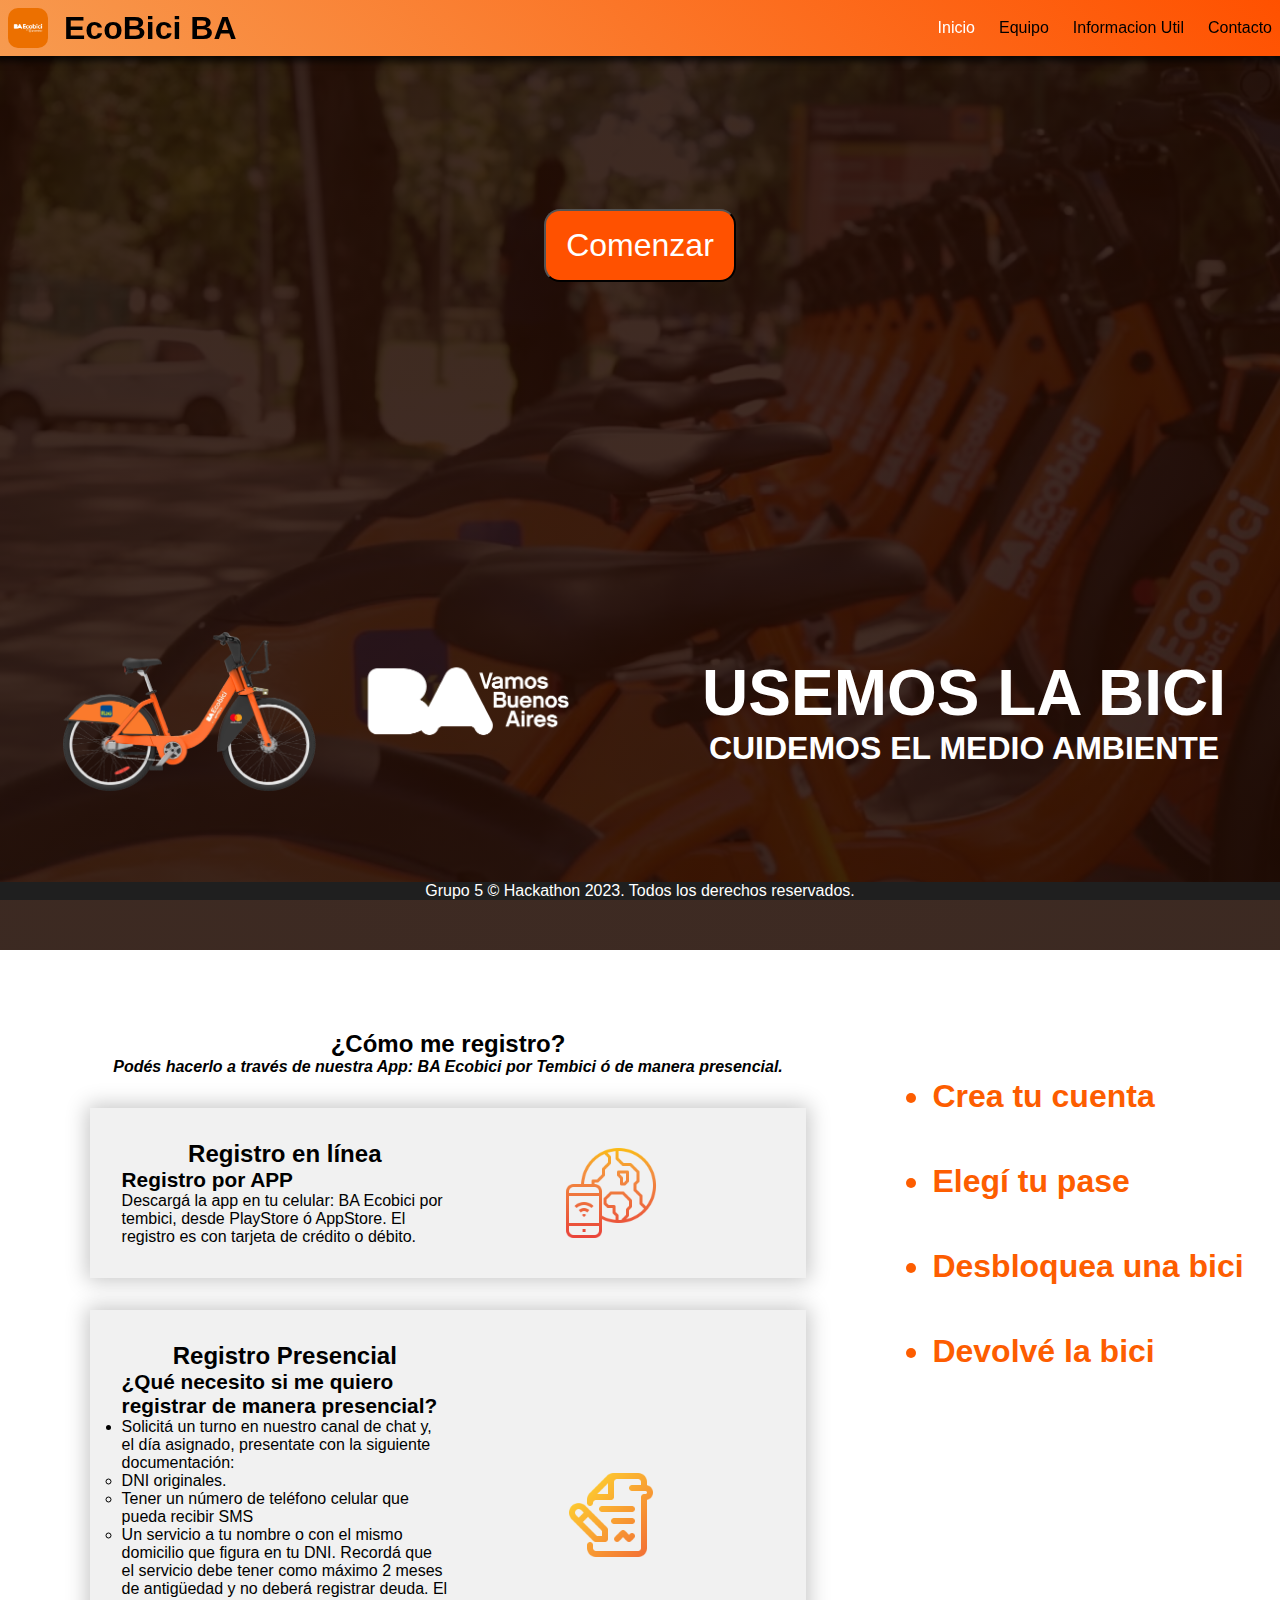
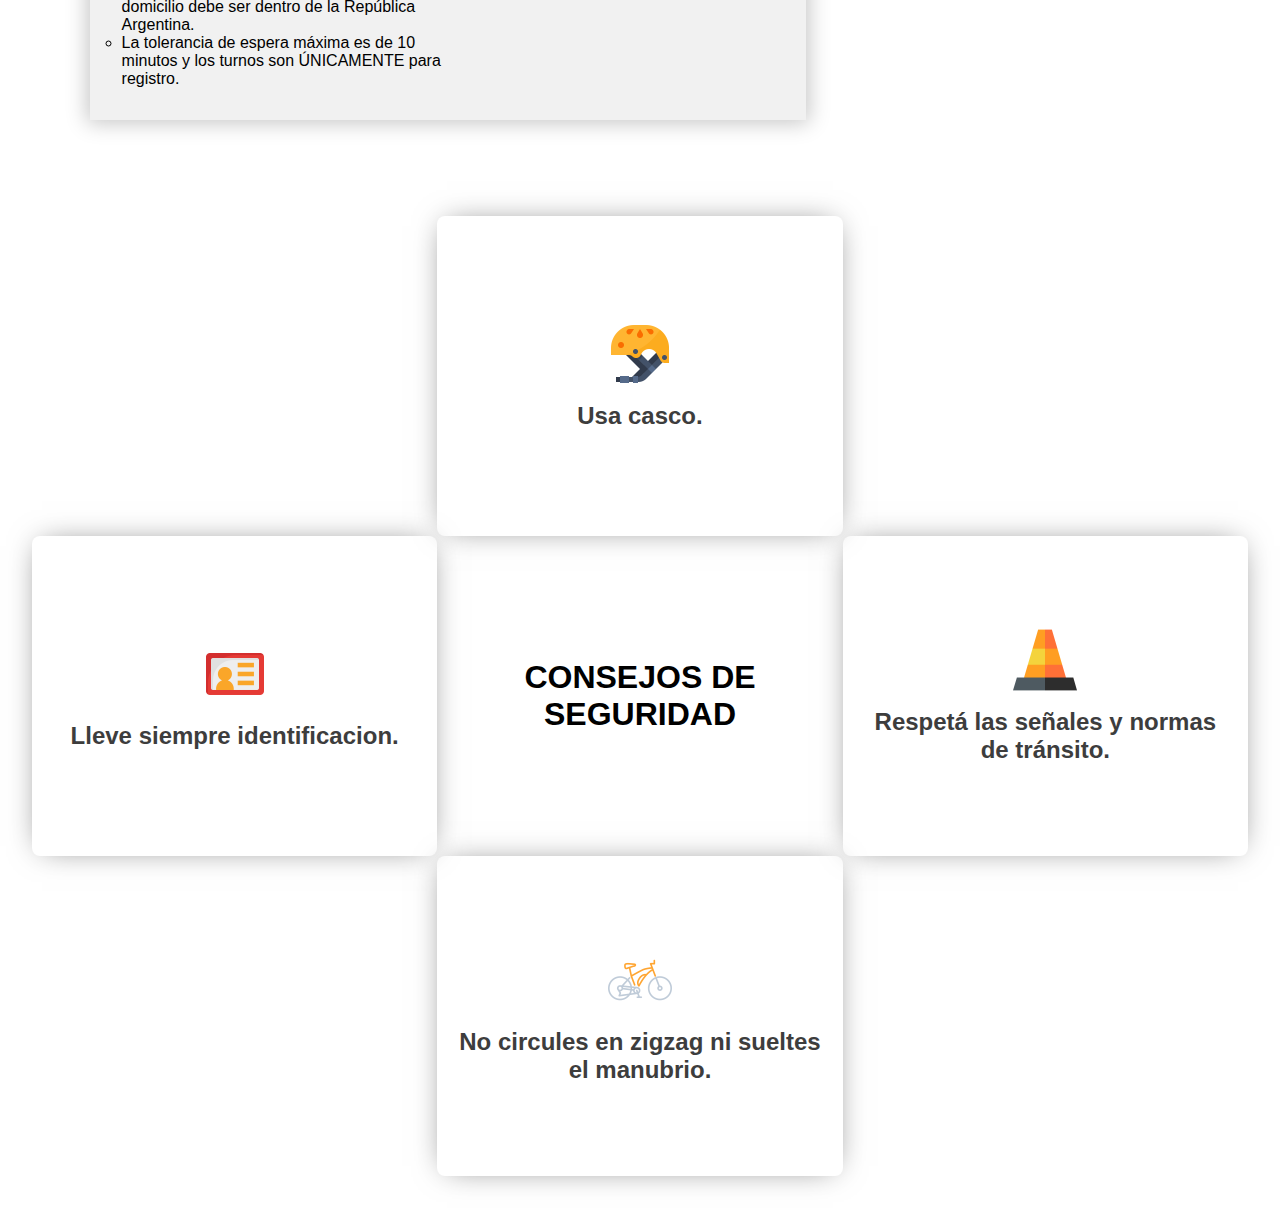
==== index.html @ b5c98dbf "Se comitea pagina ya creada, estructurada y avanzada" ====
<!DOCTYPE html>
<html lang="es">

<head>
    <meta charset="UTF-8">
    <meta http-equiv="X-UA-Compatible" content="IE=edge">
    <meta name="viewport" content="width=device-width, initial-scale=1.0">
    <!--------------FAVICON--------------->
    <link rel="icon" type="" sizes="16x16" href="/favicon/icono-logo.png">
    <!--------------FAVICON--------------->
    <link rel="stylesheet" href="styles/styles.css">
    <link rel="preconnect" href="https://fonts.googleapis.com">
    <link rel="preconnect" href="https://fonts.gstatic.com" crossorigin>
    <link href="https://fonts.googleapis.com/css2?family=Open+Sans&display=swap" rel="stylesheet">
    <script src="../js/menu.js" type="module"></script>
    <script src="../js/footer.js" type="module"></script>
    <title>EcoBici - BA</title>
</head>

<body class="grid-container">
    
    <header class="header">
        <menu id="menu"></menu>
    </header>

    <section id="section-entrada">
        <a href="#inicio" id="boton-entrada"><button type="button" >Comenzar</button></a>
        <article id="entrada">
            <section id="img-entrada">
                <img src="/img/logo-bike2.png" alt="">
            </section>
            <section id="frase-entrada">
                <h1>USEMOS LA BICI</h1>
                <h3>CUIDEMOS EL MEDIO AMBIENTE</h3>
            </section>
        </article>
        
    </section>

    <section  id="inicio">

        <section class="titulo-inicio" >
            <h1 class="titulos">¿Cómo me registro?</h1>
            <div class="subtitulo-h4">
                <h4>Podés hacerlo a través de nuestra App: BA Ecobici por Tembici ó de manera presencial.</h4>
            </div>
        </section>

        <div class="introduccion">
            <div>
                <article class="registro">
                    <h1 class="titulos">Registro en línea</h1>
                    <h2 class="subtitulos">Registro por APP</h2>
                    <p>Descargá la app en tu celular: BA Ecobici por tembici, desde PlayStore ó AppStore. El
                        registro es
                        con
                        tarjeta de crédito o débito.</p>
                </article>
            </div>
            <div class="img-registro">
                <img src="/img/world_3671487.png" alt="" id="img-registro">
            </div>
        </div>
        <div class="introduccion">
            <div>
                <article class="registro">
                    <h1 class="titulos">Registro Presencial</h1>
                    <h2 class="subtitulos">¿Qué necesito si me quiero registrar de manera presencial?</h2>
                    <ul>
                        <li>Solicitá un turno en nuestro canal de chat y, el día asignado, presentate con la siguiente
                            documentación:</li>
                        <ul>
                            <li>DNI originales.</li>
                            <li>Tener un número de teléfono celular que pueda recibir SMS</li>
                            <li>Un servicio a tu nombre o con el mismo domicilio que figura en tu DNI. Recordá que el
                                servicio debe tener como máximo 2 meses de antigüedad y no deberá registrar deuda. El
                                domicilio debe ser dentro de la República Argentina.</li>
                            <li>La tolerancia de espera máxima es de 10 minutos y los turnos son ÚNICAMENTE para
                                registro.</li>
                        </ul>
                    </ul>
                </article>
            </div>
            <div class="img-registro">
                <img src="/img/signature_4873230.png" alt="" id="img-registro">
            </div>
        </div>
    </section>

    <section id="contenido2">

        <article id="consejos">
            <section id="texto-consejos" class="titulos">
                <h1>CONSEJOS DE SEGURIDAD</h1>
            </section>
            <section id="img1-consejos" class="img-c">
                <img src="/img/casco.png" alt="">
                <h1>Usa casco.</h1>
            </section>
            <section id="img2-consejos" class="img-c">
                <img src="/img/carnet.png" alt="">
                <h1>Lleve siempre identificacion.</h1>
            </section>
            <section id="img3-consejos" class="img-c">
                <img src="/img/cono.png" alt="">
                <h1>Respetá las señales y normas de tránsito.
                </h1>
            </section>
            <section id="img4-consejos" class="img-c">
                <img src="/img/bicicleta.png" alt="">
                <h1>No circules en zigzag ni sueltes el manubrio.</h1>
            </section>
        </article>
    </section>

    <aside class="aside">
        <ul>
            <li>Crea tu cuenta</li>
            <li>Elegí tu pase</li>
            <li>Desbloquea una bici</li>
            <li>Devolvé la bici</li>
        </ul>

    </aside>
    <footer id="footer" class="footer">
    </footer>
</body>

</html>
---- styles/styles.css ----
* {
    box-sizing: border-box;
    margin: 0;
    padding: 0;
}

html {
    height: 100%;
    scroll-behavior: smooth;
}

body {
    height: 100%;
    font-family: sans-serif;
    background-color: rgb(255, 255, 255);
}


.grid-container {

    display: grid;
    grid-template:
        "  header       header" 50px
        "entrada       entrada" auto
        "contenido       aside" auto
        "contenido2 contenido2" auto
        "footer         footer" 60px /
          70%            auto;
    
}

/*--------------------------NAVBAR CABECERA--------------------------*/
.contenedor {
    display: flex;
    justify-content: space-between;
}

.logo {

    display: flex;
    align-items: center;
    flex-wrap: wrap;
}

.logo a {
    text-decoration: none;
    color: rgb(0, 0, 0);
    display: flex;
    align-items: center;
}

.contenedor ul {
    display: flex;

}

.header-logo {
    height: 2.5rem;
    margin-right: 1em;
    border-radius: 10px;
}

.nav-list {
    display: flex;

}

.header-links {
    list-style-type: none;
    align-items: center;
    gap: 1.5rem;

}

.header-list a {
    text-decoration: none;
    color: black;

}

.header-list a:hover {
    color: #b9b9b9;
    transition: 0.2s;
}

.header-list .active {
    color: white;
}

.header {
    grid-area: header;
    padding: .5rem;
    background: linear-gradient(45deg, #f79b50, #ff5100);
    position: fixed;
    width: 100%;
    box-shadow: 0px 0px 7px 5px rgba(0, 0, 0, 0.75);
    
}

.openmenu-icon img {
    width: 1.5rem;
    height: 1.5rem;
}

.openmenu-icon,
#check {
    display: none;
}

/*--------------------------CUERPO PRINCIPAL--------------------------*/
/* ----ENTRADA---- */
#section-entrada {
    grid-area: entrada;
    background: radial-gradient(rgba(36, 12, 3, 0.87), rgba(31, 10, 1, 0.87)), url(../img/maxresdefault.png) no-repeat fixed center center;
    background-size: cover;
    display: grid;
    place-items: center;
    width: 100%;
    min-height: 100vh;
}

#entrada {
    width: 100%;
    margin-top: 2rem;
    display: grid;
    justify-items: center;
    align-items: center;
    grid-template-columns: repeat(auto-fit, minmax(20rem, 1fr));
    gap: 1rem;

}

#img-entrada {
    display: grid;
    place-items: center;
}

#img-entrada img {
    width: 80%;
}

#frase-entrada {
    display: grid;
    place-items: center;
    color: white;
}

#frase-entrada h1 {
    font-size: 4rem;
    text-align: center;
}

#frase-entrada h3 {
    font-size: 2rem;
    text-align: center;
}

#boton-entrada button{
    color: white;
    background-color: #ff5100;
    font-size: 2rem;
    padding: .5em;
    border-radius: .5em;
    width: 12rem;
}
/* -----CONTENIDO----- */
#inicio {
    grid-area: contenido;
    margin: 0 auto;
    width: 80%;
    margin-bottom: 4rem;

}

/* ----TITULOS---- */
.titulo-inicio {
    text-align: center;
    margin-top: 5rem;
}

.titulos {
    font-size: 1.5rem;
    text-align: center;
}

.subtitulos {
    font-size: 1.3rem;
}

.subtitulo-h4 {
    font-style: italic;
    font-weight: 100;
}

.introduccion {
    margin-top: 2rem;
    display: grid;
    grid-template-columns: repeat(auto-fit, minmax(10rem, 1fr));
    align-items: center;
    padding: 2em;
    background: rgba(128, 128, 128, 0.11);
    box-shadow: 0px 0px 20px 3px rgba(0, 0, 0, 0.226);


}

.registro {
    display: flex;
    flex-direction: column;
    flex-wrap: wrap;
    justify-content: center;
    text-align: left;
}

.img-registro {
    height: 6rem;
    display: flex;
    justify-content: center;


}
/* -----CONTENIDO2----- */
#contenido2 {
    grid-area: contenido2;

}

#consejos {
    display: grid;
    grid-template: 
    ".      img1     ." 20rem
    "img2  texto  img3" 20rem
    ".      img4     ." 20rem/
     1fr    1fr   1fr;
    place-items: center;
    margin: 2rem;
}
#texto-consejos{
    grid-area: texto;

}
#img1-consejos{
    grid-area: img1;
    justify-self: stretch;
    align-self: stretch;
}
#img2-consejos{
    grid-area: img2;
    justify-self: stretch;
    align-self: stretch;
}
#img3-consejos{
    grid-area: img3;
    justify-self: stretch;
    align-self: stretch;
}
#img4-consejos{
    grid-area: img4;
    justify-self: stretch;
    align-self: stretch;
}

#contenido2 .titulos h1{
    font-weight: 900;
    font-size: 2rem;
}
.img-c{
    display: flex;
    flex-direction: column;
    justify-content: center;
    align-items: center;
    text-align: center;
    flex-wrap: wrap;
    box-shadow: 0px 0px 30px -10px rgba(0, 0, 0, 0.589);
    min-height: 100%;
    gap: 1rem;
    padding: 1rem;
    border-radius: .5rem;
}
.img-c h1{
    color: rgb(61, 61, 61);
    font-size: 1.5rem;
}
.img-c img{
    height: 4rem;
}

/*--------------------------ASIDE----------------------------*/

.aside {
    grid-area: aside;
    display: flex;
    margin-top: 5rem;
    justify-content: center;
}

.aside ul {
    display: flex;
    flex-direction: column;

}

.aside li {
    font-size: 2rem;
    font-weight: 700;
    margin-top: 3rem;
    color: #fd5d00;

}

/*--------------------------FOOTER--------------------------*/
.footer {
    grid-area: footer;
    display: flex;
    align-items: center;
    justify-content: center;
    width: 100%;
    position: fixed;
    bottom: 0;
    background: rgb(31, 31, 31);
    color: white;
}

.footer_links {
    display: flex;
    list-style-type: none;
}

/*--------------------------MEDIA QUERIES--------------------------*/

@media screen and (max-width: 660px) {
    .grid-container {
        grid-template:
            "header" 50px
            "entrada" auto
            "contenido" auto
            "contenido2" auto
            "footer" 60px /
              1fr;
    }

    .aside {
        display: none;
    }

    .checkbtn {
        display: block;

    }

    .openmenu-icon {
        display: block;
        position: fixed;
        top: 1.5rem;
        right: 1.5rem;
        cursor: pointer;
    }

    .nav-list ul {
        display: block;
        position: fixed;
        top: 3.53rem;
        left: -100%;
        background: linear-gradient(90deg, #f79b50, #ff5100);
        width: 100%;
        height: 100vh;
        right: 0;
    }

    .nav-list ul li {
        padding: 2rem;
        display: flex;
        justify-content: end;
        margin: 0;
    }


    #check:checked~* ul {
        left: 0;
        transition: all .25s;
    }

    .contenido {
        margin-top: 2rem;
    }

    #consejos {
        grid-template: 
        "texto    texto" 20rem
        "img1      img2" 20rem
        "img3      img4" 20rem/
         1fr        1fr;
        place-items: center;
        margin: 2rem;
    }
}

@media screen and (max-width: 450px) {
    #consejos {
        grid-template: 
        "texto"20rem
        "img1" 20rem
        "img2" 20rem
        "img3" 20rem
        "img4" 20rem/
         1fr        1fr;
        place-items: center;
        margin: 2rem;
        display: flex;
        flex-direction: column;
    }
}
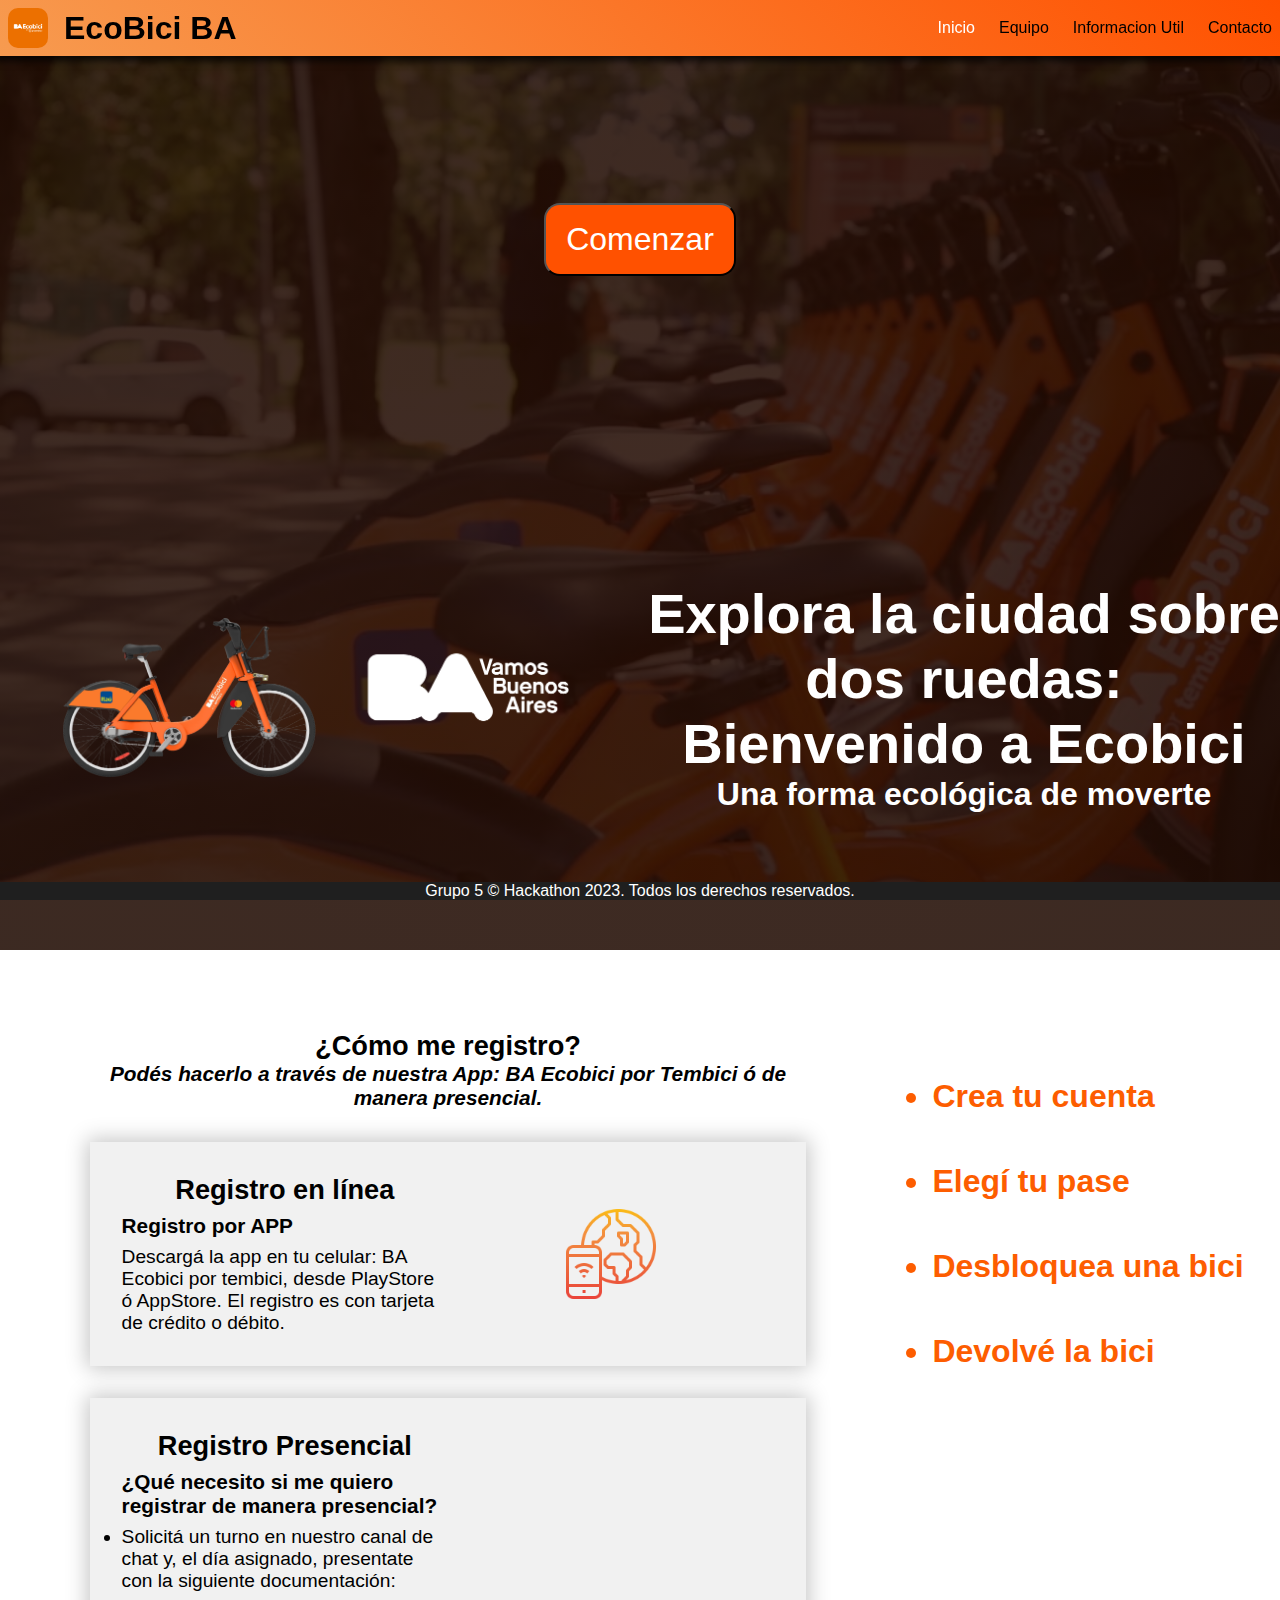
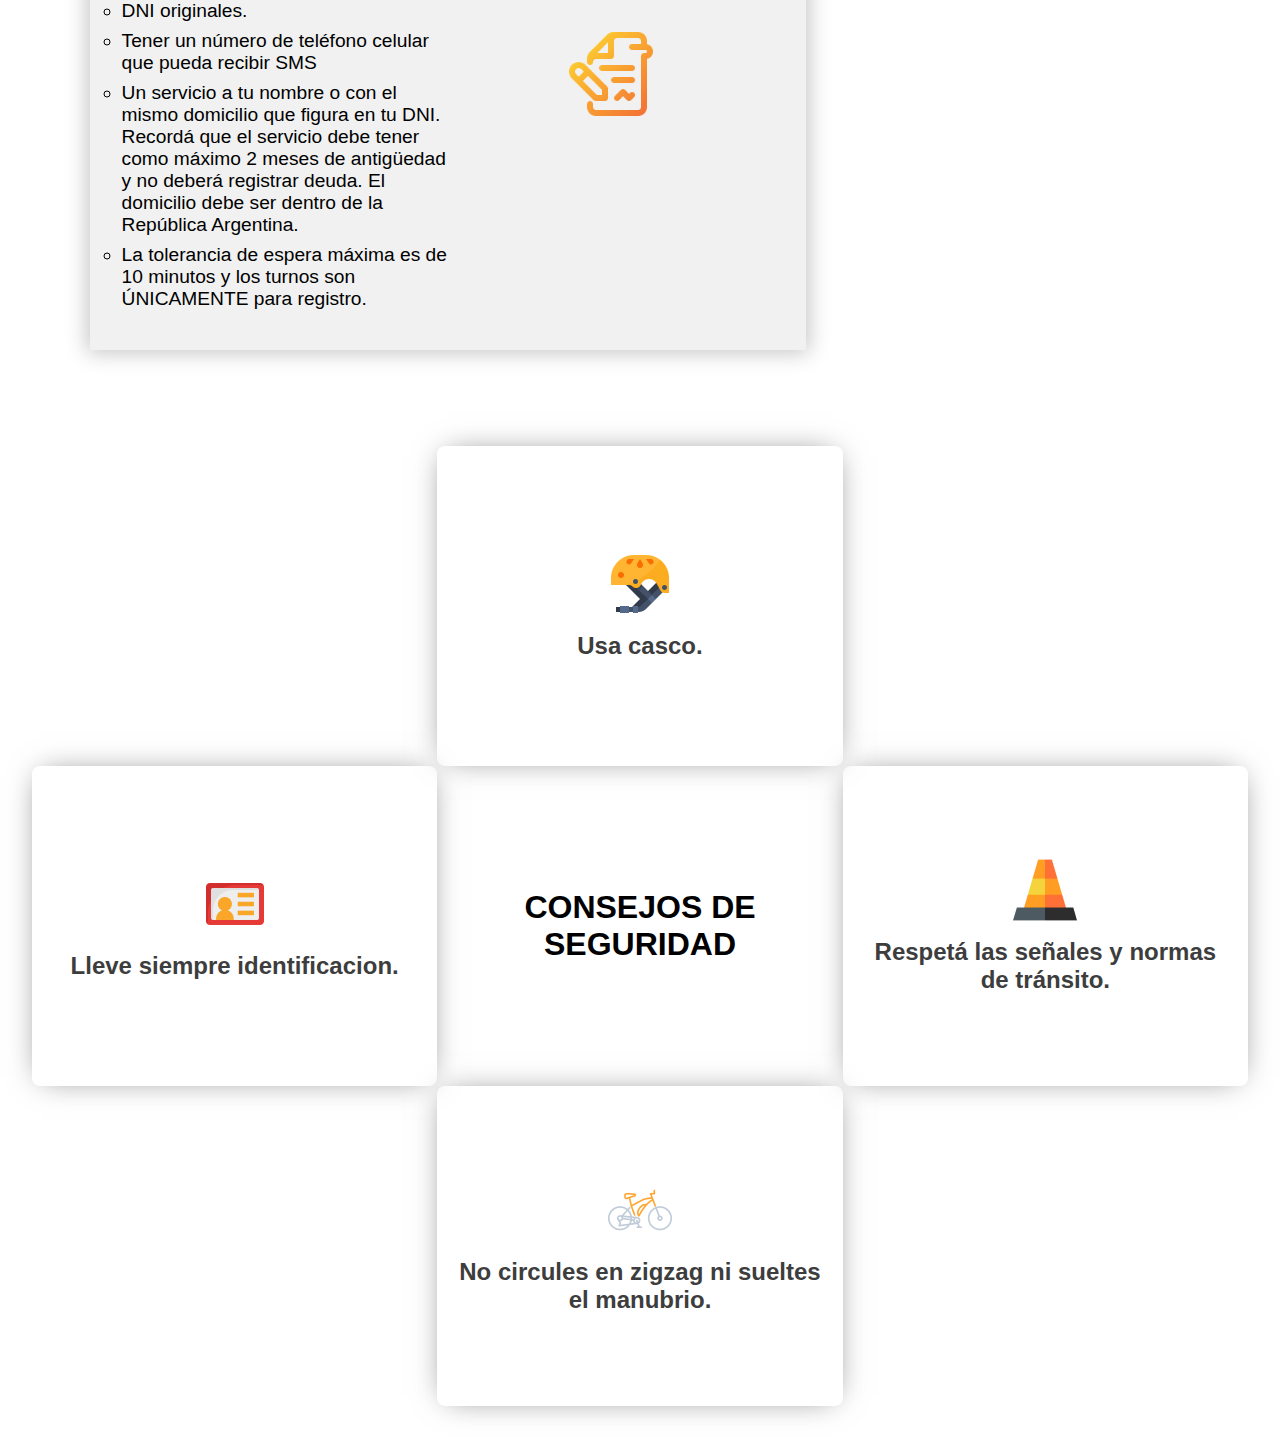
==== commit 3a57a423: "se hizo responsive pagina equipo, se agrego fotos faltantes a tarjetas, se cambio fondo a contacto." ====
--- a/index.html
+++ b/index.html
@@ -6,14 +6,14 @@
     <meta http-equiv="X-UA-Compatible" content="IE=edge">
     <meta name="viewport" content="width=device-width, initial-scale=1.0">
     <!--------------FAVICON--------------->
-    <link rel="icon" type="" sizes="16x16" href="/favicon/icono-logo.png">
+    <link rel="icon" type="" sizes="16x16" href="favicon/icono-logo.png">
     <!--------------FAVICON--------------->
     <link rel="stylesheet" href="styles/styles.css">
     <link rel="preconnect" href="https://fonts.googleapis.com">
     <link rel="preconnect" href="https://fonts.gstatic.com" crossorigin>
     <link href="https://fonts.googleapis.com/css2?family=Open+Sans&display=swap" rel="stylesheet">
-    <script src="../js/menu.js" type="module"></script>
-    <script src="../js/footer.js" type="module"></script>
+    <script src="js/menu.js" type="module"></script>
+    <script src="js/footer.js" type="module"></script>
     <title>EcoBici - BA</title>
 </head>
 
@@ -27,18 +27,17 @@
         <a href="#inicio" id="boton-entrada"><button type="button" >Comenzar</button></a>
         <article id="entrada">
             <section id="img-entrada">
-                <img src="/img/logo-bike2.png" alt="">
+                <img src="img/logo-bike2.png" alt="">
             </section>
             <section id="frase-entrada">
-                <h1>USEMOS LA BICI</h1>
-                <h3>CUIDEMOS EL MEDIO AMBIENTE</h3>
+                <h1>Explora la ciudad sobre dos ruedas: Bienvenido a Ecobici</h1>
+                <h3>Una forma ecológica de moverte</h3>
             </section>
         </article>
         
     </section>
 
     <section  id="inicio">
-
         <section class="titulo-inicio" >
             <h1 class="titulos">¿Cómo me registro?</h1>
             <div class="subtitulo-h4">
@@ -58,7 +57,7 @@
                 </article>
             </div>
             <div class="img-registro">
-                <img src="/img/world_3671487.png" alt="" id="img-registro">
+                <img src="img/world_3671487.png" alt="" id="img-registro">
             </div>
         </div>
         <div class="introduccion">
@@ -82,7 +81,7 @@
                 </article>
             </div>
             <div class="img-registro">
-                <img src="/img/signature_4873230.png" alt="" id="img-registro">
+                <img src="img/signature_4873230.png" alt="" id="img-registro">
             </div>
         </div>
     </section>
@@ -94,20 +93,20 @@
                 <h1>CONSEJOS DE SEGURIDAD</h1>
             </section>
             <section id="img1-consejos" class="img-c">
-                <img src="/img/casco.png" alt="">
+                <img src="img/casco.png" alt="">
                 <h1>Usa casco.</h1>
             </section>
             <section id="img2-consejos" class="img-c">
-                <img src="/img/carnet.png" alt="">
+                <img src="img/carnet.png" alt="">
                 <h1>Lleve siempre identificacion.</h1>
             </section>
             <section id="img3-consejos" class="img-c">
-                <img src="/img/cono.png" alt="">
+                <img src="img/cono.png" alt="">
                 <h1>Respetá las señales y normas de tránsito.
                 </h1>
             </section>
             <section id="img4-consejos" class="img-c">
-                <img src="/img/bicicleta.png" alt="">
+                <img src="img/bicicleta.png" alt="">
                 <h1>No circules en zigzag ni sueltes el manubrio.</h1>
             </section>
         </article>
--- a/styles/styles.css
+++ b/styles/styles.css
@@ -116,7 +116,7 @@
     display: grid;
     place-items: center;
     width: 100%;
-    min-height: 100vh;
+    height: 100vh;
 }
 
 #entrada {
@@ -146,8 +146,9 @@
 }
 
 #frase-entrada h1 {
-    font-size: 4rem;
+    font-size: 3.5rem;
     text-align: center;
+    
 }
 
 #frase-entrada h3 {
@@ -162,6 +163,7 @@
     padding: .5em;
     border-radius: .5em;
     width: 12rem;
+    margin-top: 1rem;
 }
 /* -----CONTENIDO----- */
 #inicio {
@@ -179,7 +181,7 @@
 }
 
 .titulos {
-    font-size: 1.5rem;
+    font-size: 1.7rem;
     text-align: center;
 }
 
@@ -190,6 +192,7 @@
 .subtitulo-h4 {
     font-style: italic;
     font-weight: 100;
+    font-size: 1.3rem;
 }
 
 .introduccion {
@@ -210,8 +213,15 @@
     flex-wrap: wrap;
     justify-content: center;
     text-align: left;
-}
-
+    gap: .5rem;
+}
+.registro p{
+    font-size: 1.2rem;
+}
+.registro ul li{
+    font-size: 1.2rem;
+    margin-bottom: .5rem;
+}
 .img-registro {
     height: 6rem;
     display: flex;
@@ -328,6 +338,16 @@
 
 /*--------------------------MEDIA QUERIES--------------------------*/
 
+@media screen and (max-width: 820px) {
+    #frase-entrada h1 {
+        font-size: 2rem;
+    }
+
+    #frase-entrada h3 {
+        font-size: 1rem;        
+    }
+
+}
 @media screen and (max-width: 660px) {
     .grid-container {
         grid-template:
@@ -380,6 +400,14 @@
         transition: all .25s;
     }
 
+    #frase-entrada h1 {
+        font-size: 2rem;
+    }
+
+    #frase-entrada h3 {
+        font-size: 1rem;        
+    }
+
     .contenido {
         margin-top: 2rem;
     }
@@ -396,6 +424,14 @@
 }
 
 @media screen and (max-width: 450px) {
+    #frase-entrada h1 {
+        font-size: 2rem;
+    }
+
+    #frase-entrada h3 {
+        font-size: 1rem;        
+    }
+
     #consejos {
         grid-template: 
         "texto"20rem
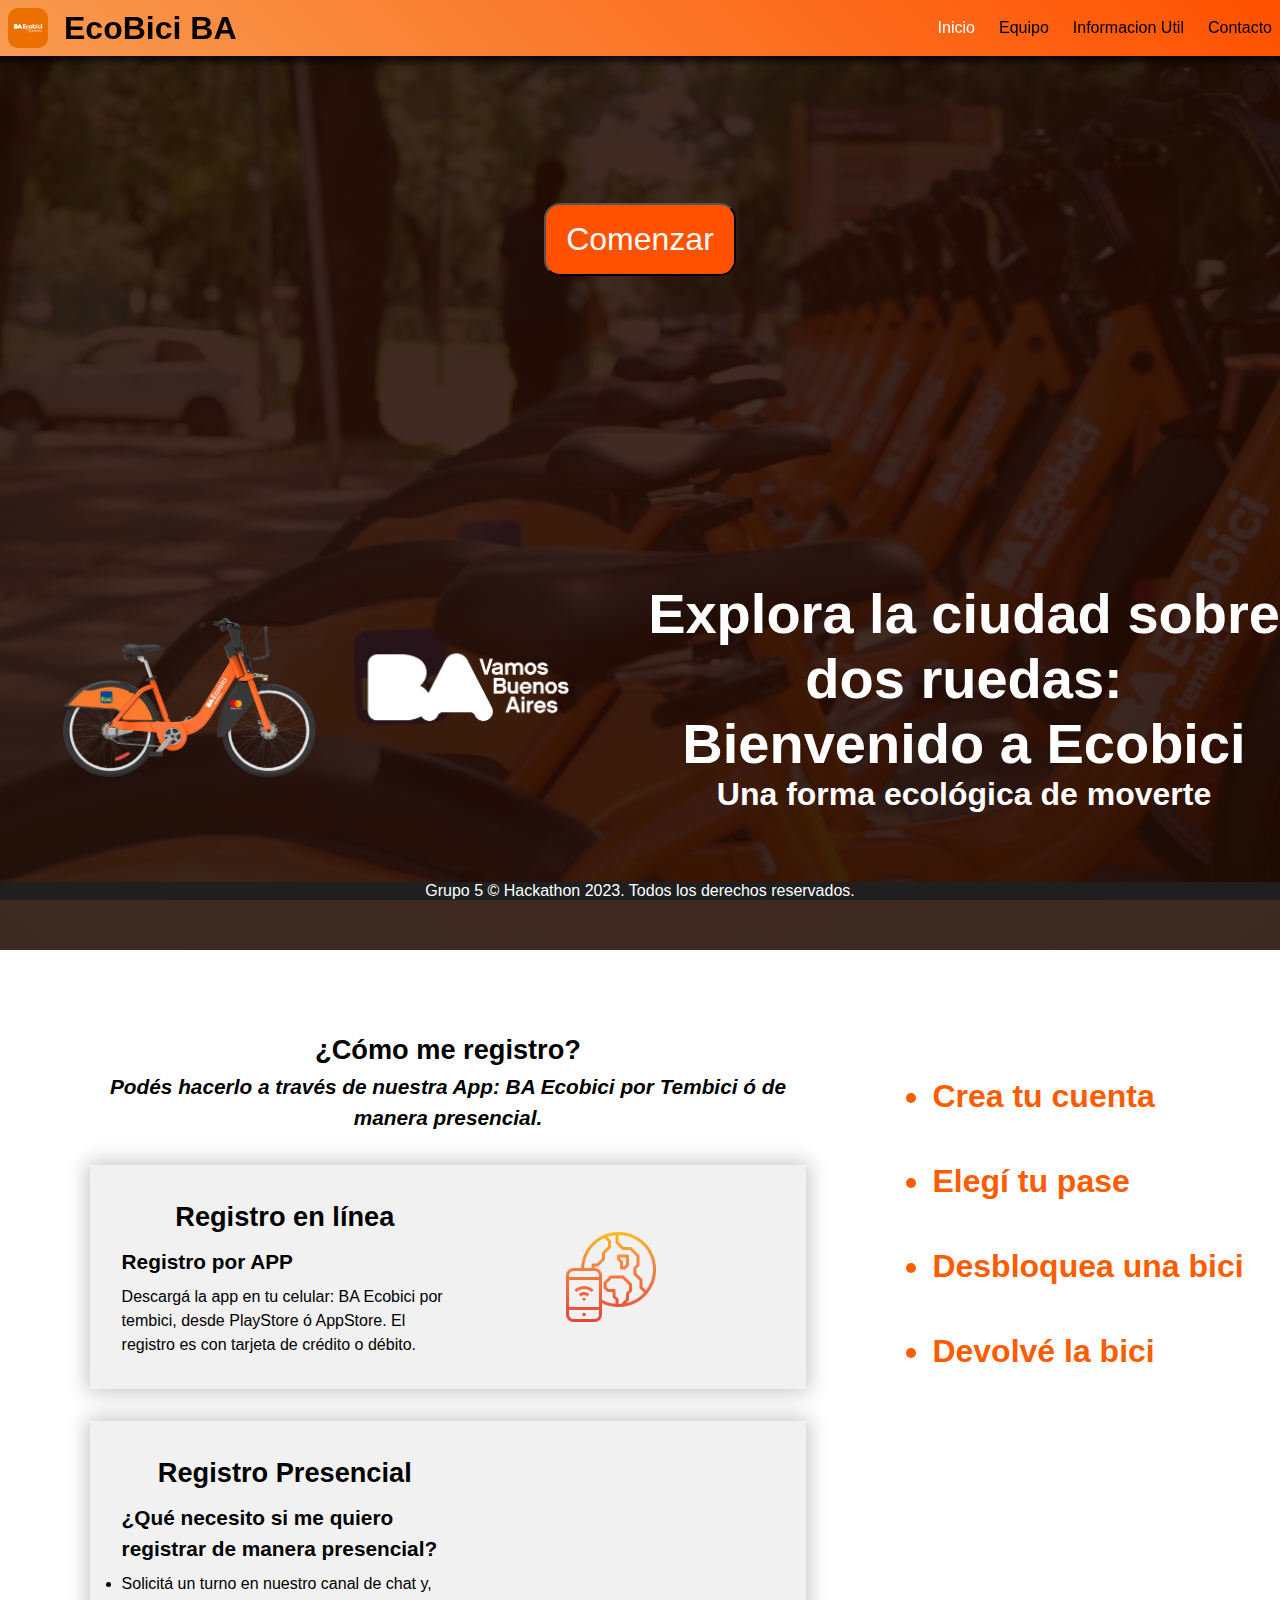
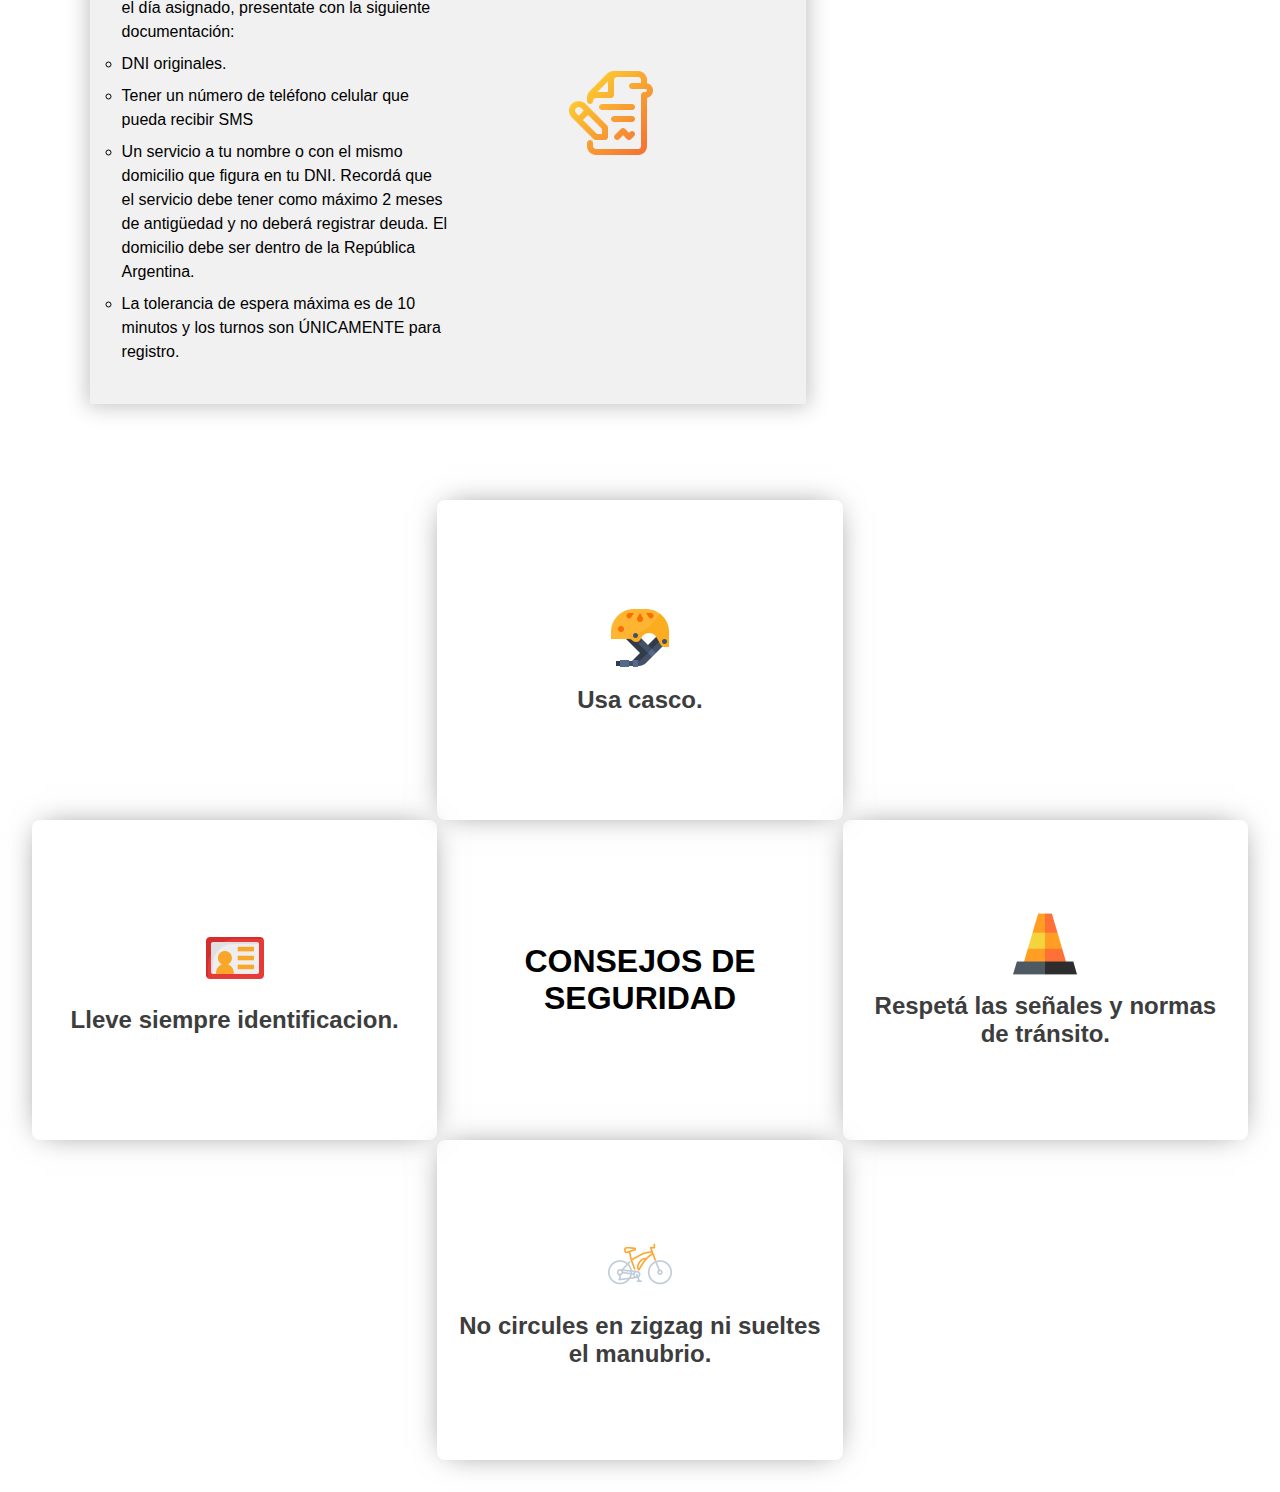
==== commit 503e6002: "Cambio de imagenes de tarjetas de equipo. Correccion de tamaños de responsive de todas las paginas. " ====
--- a/index.html
+++ b/index.html
@@ -46,7 +46,7 @@
         </section>
 
         <div class="introduccion">
-            <div>
+            
                 <article class="registro">
                     <h1 class="titulos">Registro en línea</h1>
                     <h2 class="subtitulos">Registro por APP</h2>
@@ -55,13 +55,13 @@
                         con
                         tarjeta de crédito o débito.</p>
                 </article>
-            </div>
+            
             <div class="img-registro">
                 <img src="img/world_3671487.png" alt="" id="img-registro">
             </div>
         </div>
         <div class="introduccion">
-            <div>
+            
                 <article class="registro">
                     <h1 class="titulos">Registro Presencial</h1>
                     <h2 class="subtitulos">¿Qué necesito si me quiero registrar de manera presencial?</h2>
@@ -79,7 +79,7 @@
                         </ul>
                     </ul>
                 </article>
-            </div>
+            
             <div class="img-registro">
                 <img src="img/signature_4873230.png" alt="" id="img-registro">
             </div>
--- a/styles/styles.css
+++ b/styles/styles.css
@@ -127,7 +127,15 @@
     align-items: center;
     grid-template-columns: repeat(auto-fit, minmax(20rem, 1fr));
     gap: 1rem;
-
+    animation: desplazo-izq .8s ease;
+}
+@keyframes desplazo-izq {
+    from {
+        transform: translateX(-200%);
+    }
+    to {
+        transform: translateX(0);
+    }
 }
 
 #img-entrada {
@@ -178,6 +186,7 @@
 .titulo-inicio {
     text-align: center;
     margin-top: 5rem;
+    line-height: 1.5;
 }
 
 .titulos {
@@ -203,9 +212,10 @@
     padding: 2em;
     background: rgba(128, 128, 128, 0.11);
     box-shadow: 0px 0px 20px 3px rgba(0, 0, 0, 0.226);
-
-
-}
+    
+}
+
+
 
 .registro {
     display: flex;
@@ -214,12 +224,10 @@
     justify-content: center;
     text-align: left;
     gap: .5rem;
-}
-.registro p{
-    font-size: 1.2rem;
-}
+    line-height: 1.5;
+}
+
 .registro ul li{
-    font-size: 1.2rem;
     margin-bottom: .5rem;
 }
 .img-registro {
@@ -321,21 +329,13 @@
 /*--------------------------FOOTER--------------------------*/
 .footer {
     grid-area: footer;
-    display: flex;
-    align-items: center;
-    justify-content: center;
+    text-align: center;
     width: 100%;
     position: fixed;
     bottom: 0;
     background: rgb(31, 31, 31);
     color: white;
 }
-
-.footer_links {
-    display: flex;
-    list-style-type: none;
-}
-
 /*--------------------------MEDIA QUERIES--------------------------*/
 
 @media screen and (max-width: 820px) {
@@ -383,7 +383,7 @@
         left: -100%;
         background: linear-gradient(90deg, #f79b50, #ff5100);
         width: 100%;
-        height: 100vh;
+        height: 120vh;
         right: 0;
     }
 
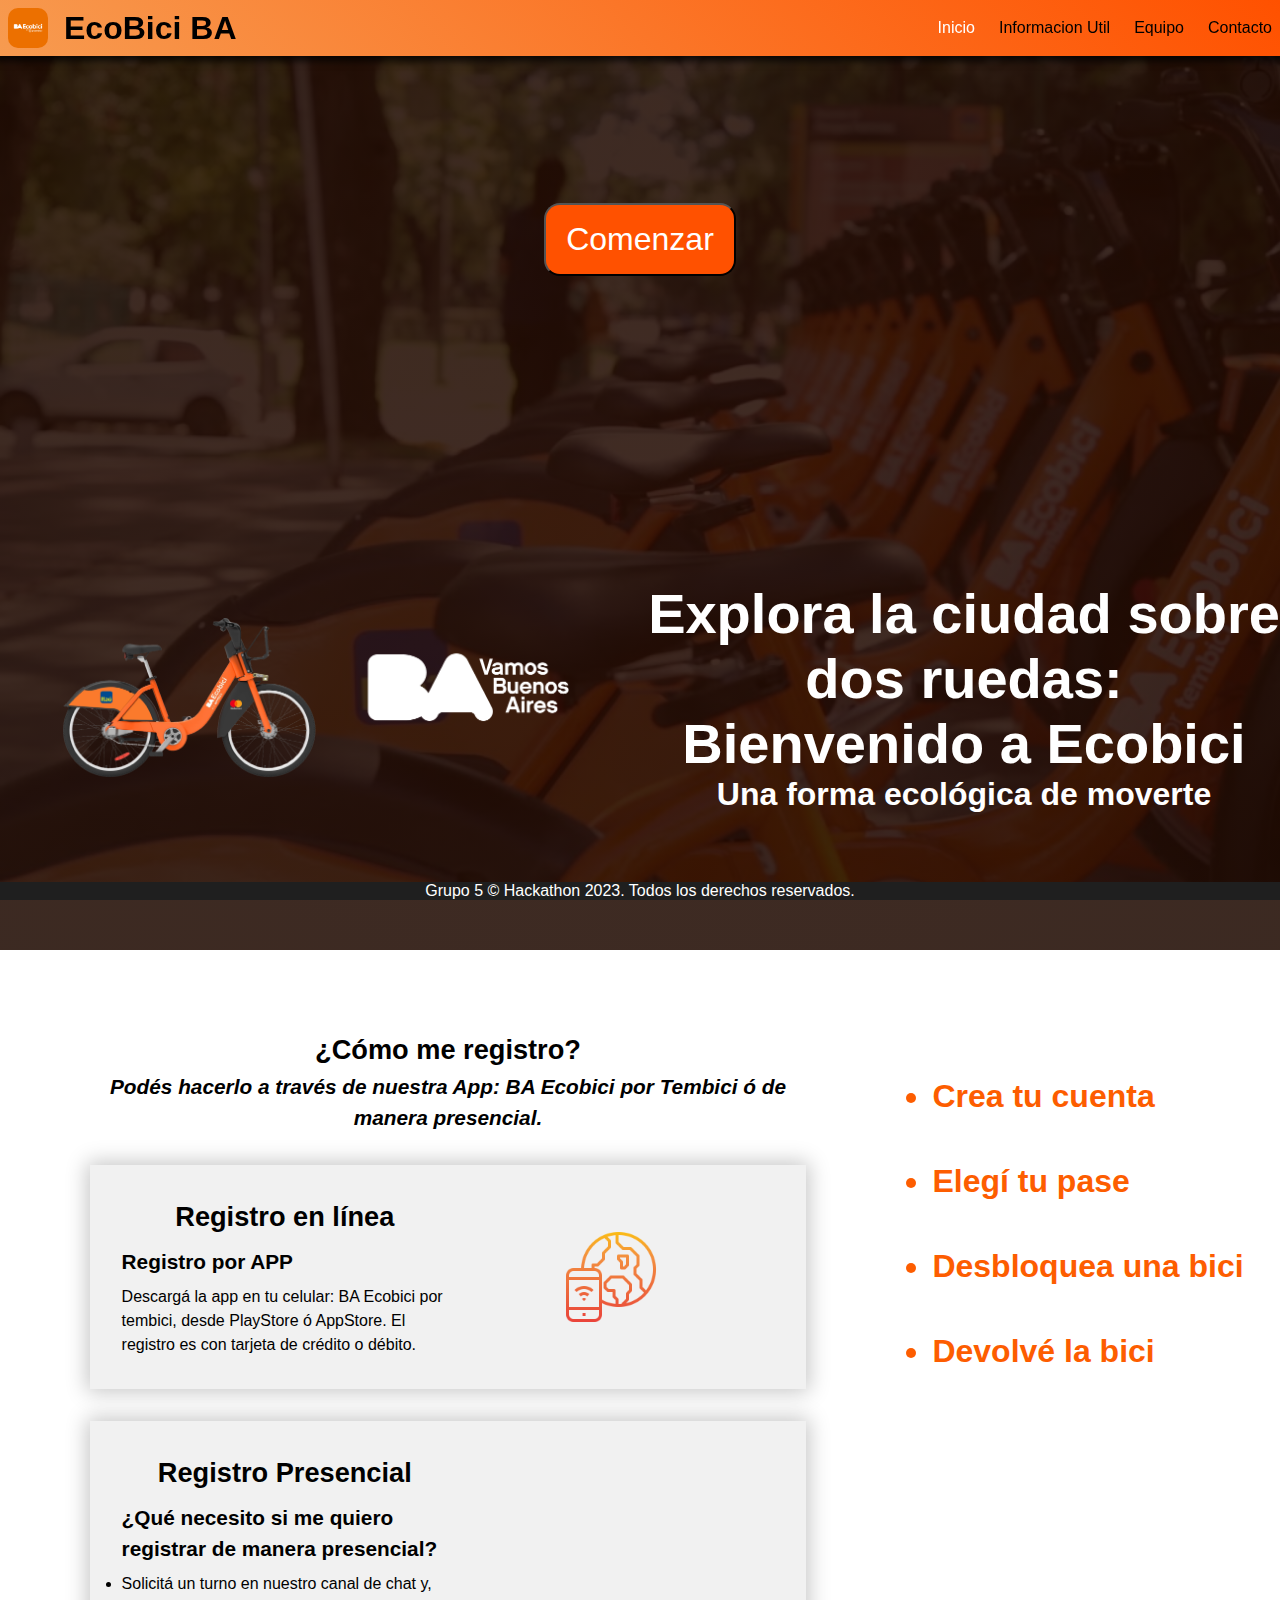
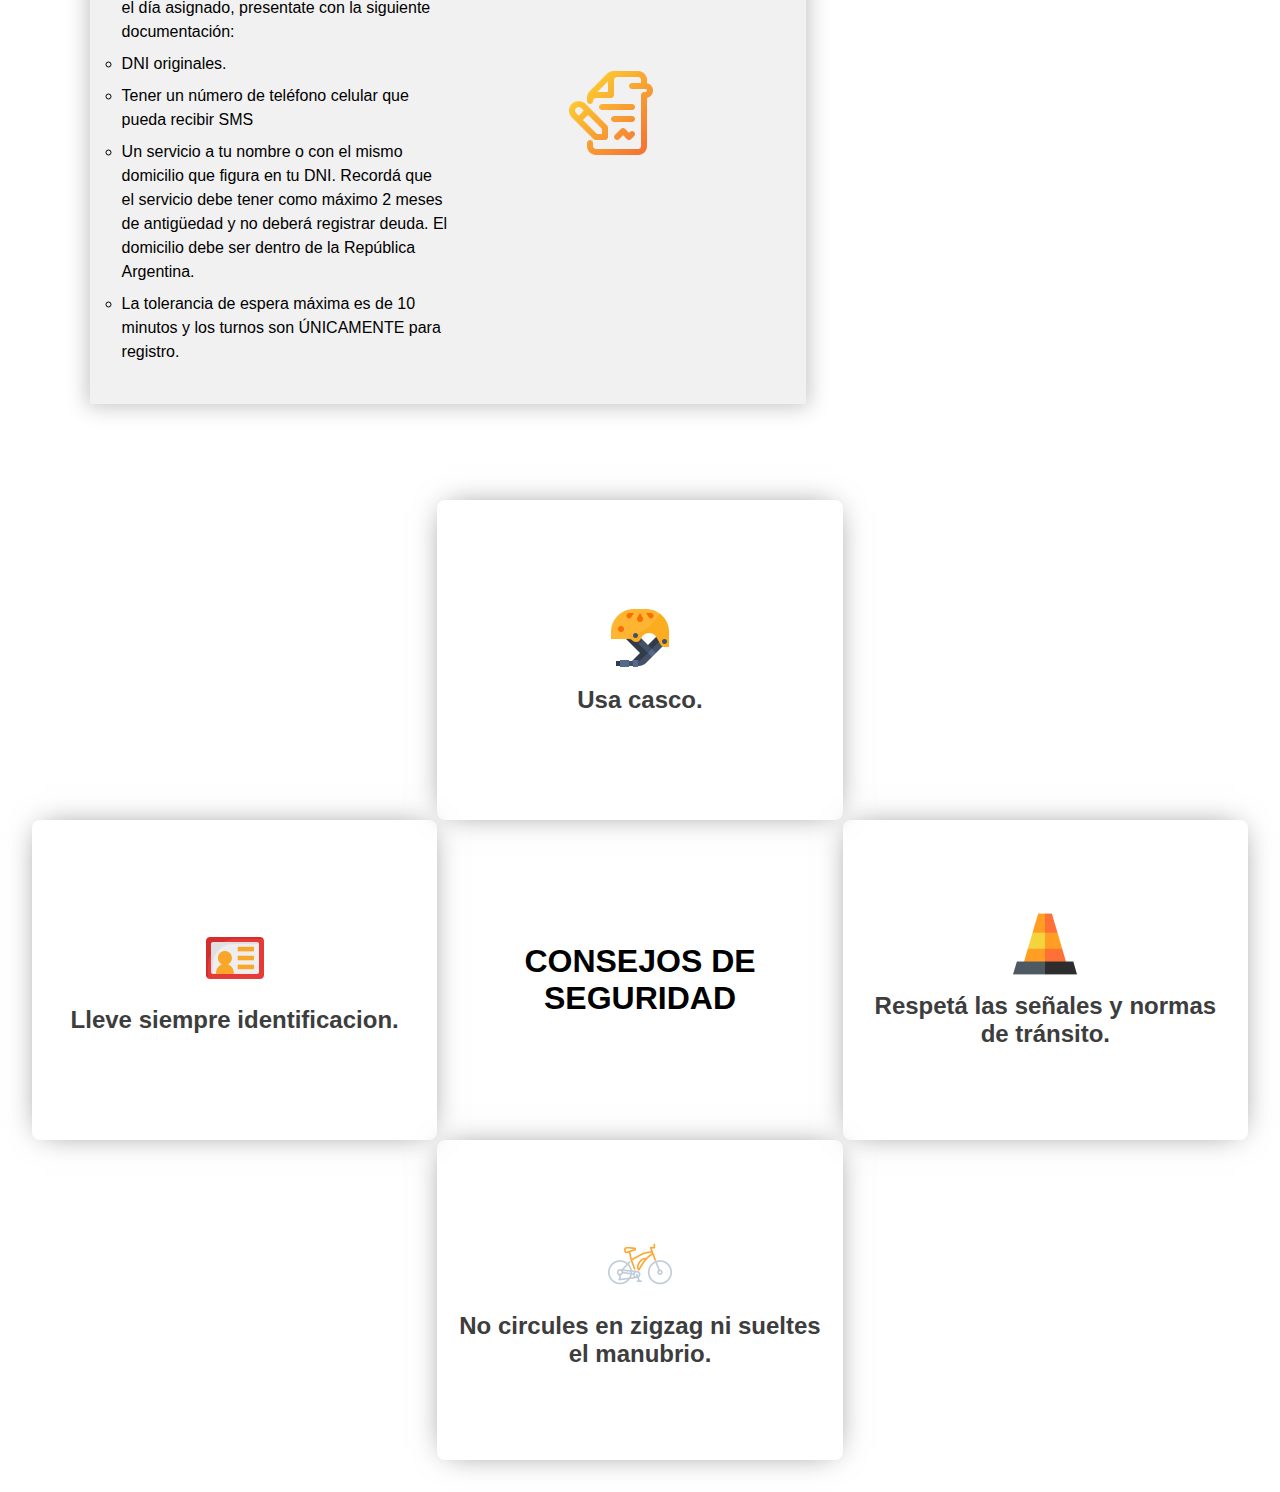
==== commit 2f7259a3: "cambio de orden de menu" ====
--- a/index.html
+++ b/index.html
@@ -22,6 +22,7 @@
     <header class="header">
         <menu id="menu"></menu>
     </header>
+    
 
     <section id="section-entrada">
         <a href="#inicio" id="boton-entrada"><button type="button" >Comenzar</button></a>
